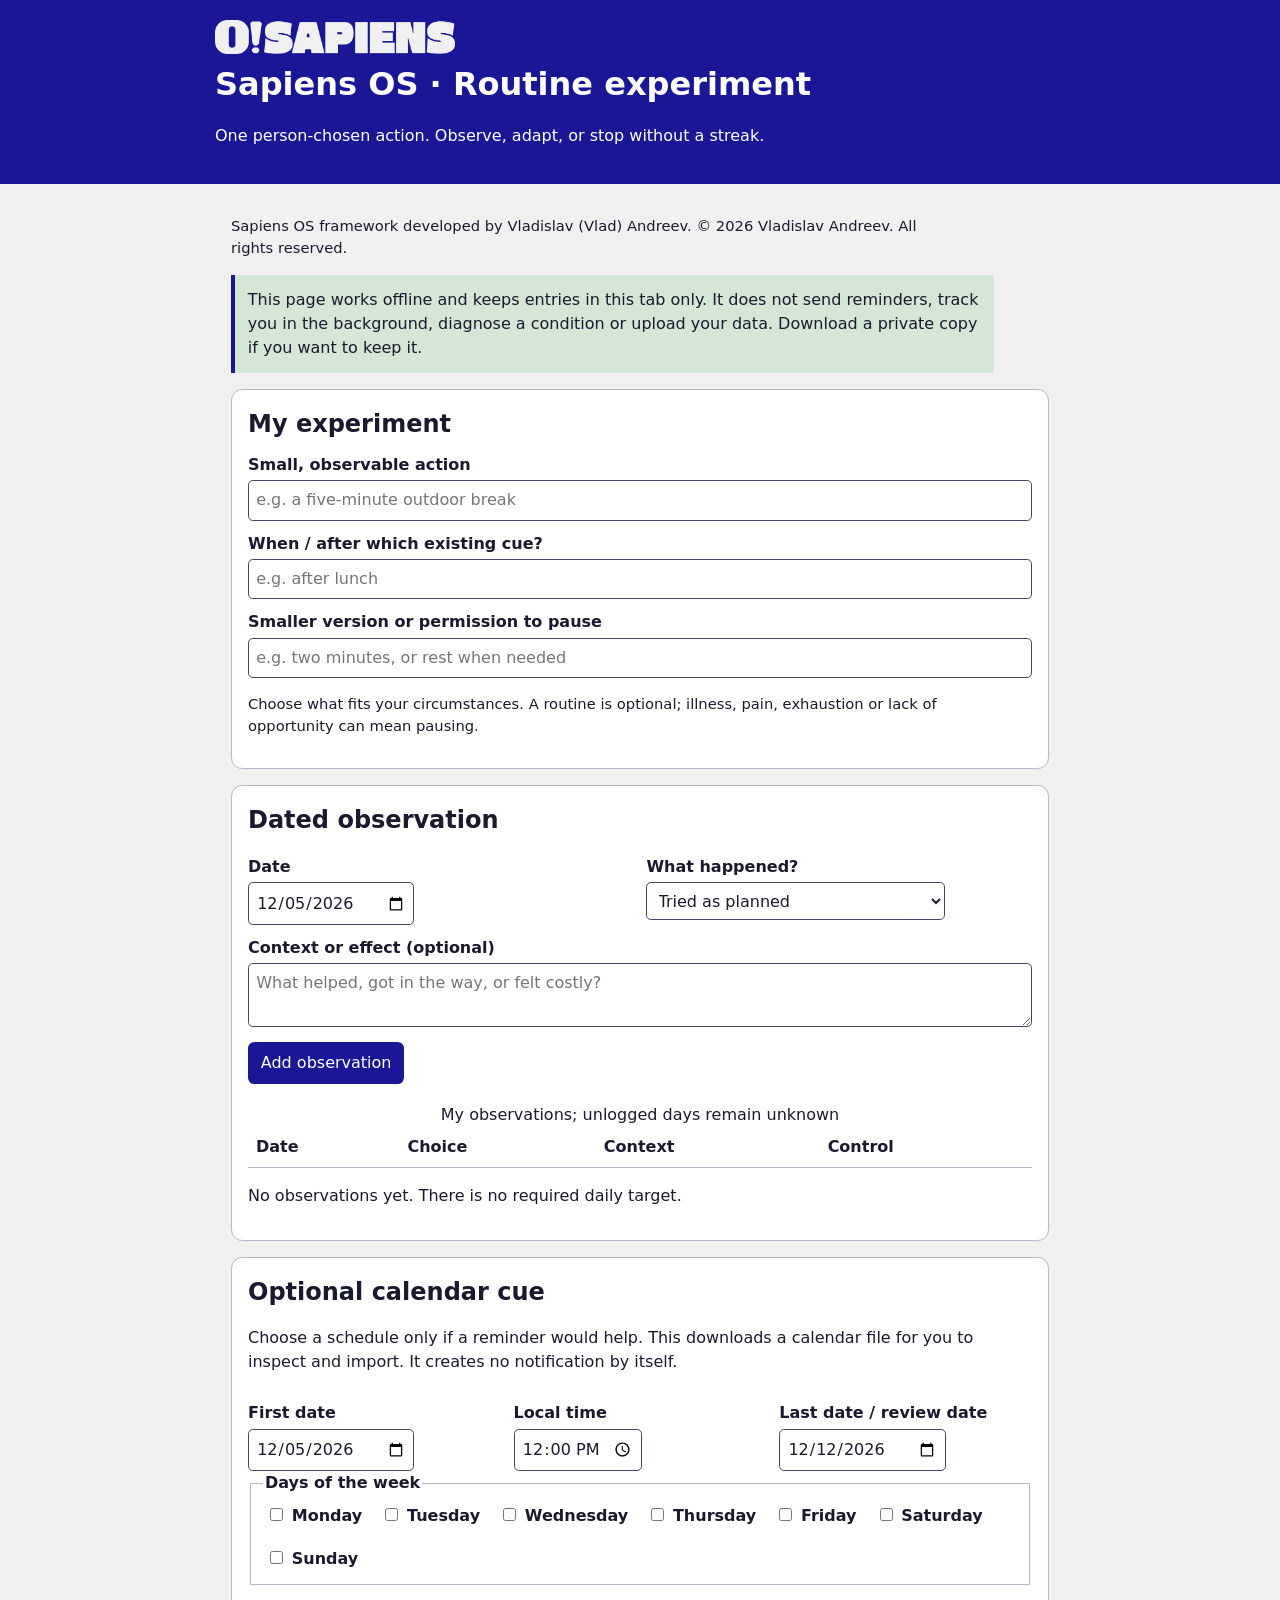
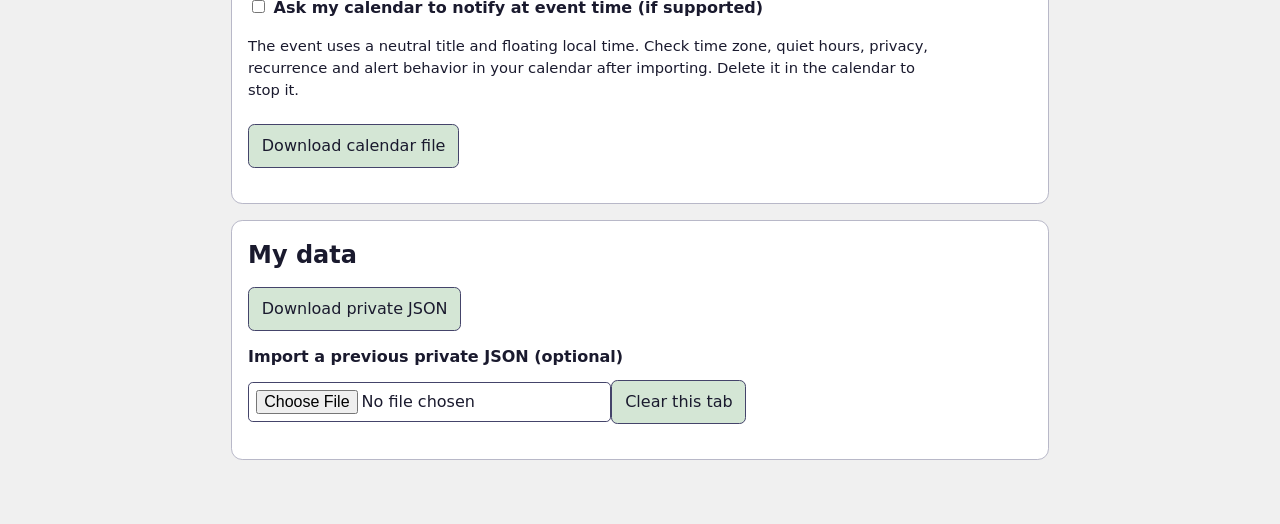
==== habits/index.html @ 84d6c113 "Add evidence-informed habit experiments and optional local routine tracker" ====
<!doctype html>
<html lang="en"><head><meta charset="utf-8"><meta name="viewport" content="width=device-width,initial-scale=1"><title>Sapiens OS · Routine experiment</title>
<style>
:root{font-family:Montserrat,system-ui,-apple-system,sans-serif;color:#1A1A2E;background:#F0F0F0;line-height:1.5}*{box-sizing:border-box}body{margin:0}header{background:#191795;color:white;padding:1.25rem}header>div,main{max-width:850px;margin:auto}header img{display:block;width:min(240px,70vw);height:auto}main{padding:1rem 1rem 3rem}section{background:white;border:1px solid #b8b8c8;border-radius:.7rem;padding:1rem;margin:1rem 0}h1{margin:.4rem 0}h2{margin:0 0 .4rem}p{max-width:75ch}label{display:block;font-weight:600;margin:.7rem 0 .2rem}input,select,textarea,button{font:inherit;max-width:100%}input:not([type=checkbox]),select,textarea{padding:.45rem;border:1px solid #44446a;border-radius:.3rem;background:white;color:#1A1A2E}input[type=text],textarea{width:100%}textarea{min-height:4rem}button{padding:.55rem .8rem;margin:.5rem .5rem .2rem 0;background:#191795;color:white;border:0;border-radius:.4rem;cursor:pointer}button.secondary{background:#D4E6D5;color:#1A1A2E;border:1px solid #44446a}:focus-visible{outline:3px solid #b65300;outline-offset:3px}.small{font-size:.92rem}.notice{background:#D4E6D5;padding:.8rem;border-left:4px solid #191795}.grid{display:grid;grid-template-columns:repeat(auto-fit,minmax(210px,1fr));gap:.8rem}.days{display:flex;flex-wrap:wrap;gap:.8rem}.days label{margin:.2rem}table{border-collapse:collapse;width:100%}th,td{text-align:left;padding:.5rem;border-bottom:1px solid #b8b8c8;vertical-align:top}.scroll{overflow-x:auto}fieldset{border:1px solid #b8b8c8}legend{font-weight:600}@media(prefers-reduced-motion:reduce){*{scroll-behavior:auto!important}}
</style></head><body>
<header><div><img src="../assets/brand/osapiens-grey-logo.png" alt="O!Sapiens" width="800" height="113"><h1>Sapiens OS · Routine experiment</h1><p>One person-chosen action. Observe, adapt, or stop without a streak.</p></div></header>
<main><p class="small">Sapiens OS framework developed by Vladislav (Vlad) Andreev. © 2026 Vladislav Andreev. All rights reserved.</p><p class="notice">This page works offline and keeps entries in this tab only. It does not send reminders, track you in the background, diagnose a condition or upload your data. Download a private copy if you want to keep it.</p>
<section aria-labelledby="plan-title"><h2 id="plan-title">My experiment</h2><label for="action">Small, observable action</label><input id="action" type="text" maxlength="180" placeholder="e.g. a five-minute outdoor break"><label for="cue">When / after which existing cue?</label><input id="cue" type="text" maxlength="180" placeholder="e.g. after lunch"><label for="fallback">Smaller version or permission to pause</label><input id="fallback" type="text" maxlength="180" placeholder="e.g. two minutes, or rest when needed"><p class="small">Choose what fits your circumstances. A routine is optional; illness, pain, exhaustion or lack of opportunity can mean pausing.</p></section>
<section aria-labelledby="log-title"><h2 id="log-title">Dated observation</h2><div class="grid"><div><label for="date">Date</label><input id="date" type="date"></div><div><label for="choice">What happened?</label><select id="choice"><option value="done">Tried as planned</option><option value="adapted">Adapted</option><option value="skipped">Chose to skip</option><option value="no-opportunity">Cue or opportunity did not occur</option></select></div></div><label for="context">Context or effect (optional)</label><textarea id="context" maxlength="500" placeholder="What helped, got in the way, or felt costly?"></textarea><button id="add">Add observation</button><p id="log-status" role="status" aria-live="polite"></p><div class="scroll"><table><caption>My observations; unlogged days remain unknown</caption><thead><tr><th scope="col">Date</th><th scope="col">Choice</th><th scope="col">Context</th><th scope="col">Control</th></tr></thead><tbody id="entries"></tbody></table></div><p id="reflection">No observations yet. There is no required daily target.</p></section>
<section aria-labelledby="reminder-title"><h2 id="reminder-title">Optional calendar cue</h2><p>Choose a schedule only if a reminder would help. This downloads a calendar file for you to inspect and import. It creates no notification by itself.</p><div class="grid"><div><label for="start">First date</label><input id="start" type="date"></div><div><label for="time">Local time</label><input id="time" type="time" value="12:00"></div><div><label for="until">Last date / review date</label><input id="until" type="date"></div></div><fieldset><legend>Days of the week</legend><div class="days"><label><input type="checkbox" name="day" value="MO"> Monday</label><label><input type="checkbox" name="day" value="TU"> Tuesday</label><label><input type="checkbox" name="day" value="WE"> Wednesday</label><label><input type="checkbox" name="day" value="TH"> Thursday</label><label><input type="checkbox" name="day" value="FR"> Friday</label><label><input type="checkbox" name="day" value="SA"> Saturday</label><label><input type="checkbox" name="day" value="SU"> Sunday</label></div></fieldset><label><input id="alarm" type="checkbox"> Ask my calendar to notify at event time (if supported)</label><p class="small">The event uses a neutral title and floating local time. Check time zone, quiet hours, privacy, recurrence and alert behavior in your calendar after importing. Delete it in the calendar to stop it.</p><button id="calendar" class="secondary">Download calendar file</button><p id="calendar-status" role="status" aria-live="polite"></p></section>
<section aria-labelledby="control-title"><h2 id="control-title">My data</h2><button id="save" class="secondary">Download private JSON</button><label for="load">Import a previous private JSON (optional)</label><input id="load" type="file" accept="application/json,.json"><button id="clear" class="secondary">Clear this tab</button><p id="data-status" role="status" aria-live="polite"></p></section>
</main><script>
'use strict';
const $=id=>document.getElementById(id),state={entries:[]};
const localDate=()=>{let d=new Date(),offset=d.getTimezoneOffset()*60000;return new Date(d.getTime()-offset).toISOString().slice(0,10)};
const validDate=s=>/^\d{4}-\d{2}-\d{2}$/.test(s)&&!isNaN(new Date(s+'T12:00:00Z'))&&new Date(s+'T12:00:00Z').toISOString().slice(0,10)===s;
const labels={done:'Tried as planned',adapted:'Adapted',skipped:'Chose to skip','no-opportunity':'No opportunity'};
function render(){let body=$('entries');body.replaceChildren();for(let entry of [...state.entries].sort((a,b)=>b.date.localeCompare(a.date))){let row=document.createElement('tr');for(let value of [entry.date,labels[entry.choice],entry.context]){let cell=document.createElement('td');cell.textContent=value;row.append(cell)}let cell=document.createElement('td'),button=document.createElement('button');button.className='secondary';button.textContent='Remove';button.setAttribute('aria-label','Remove observation for '+entry.date);button.onclick=()=>{state.entries=state.entries.filter(x=>x!==entry);render()};cell.append(button);row.append(cell);body.append(row)}$('reflection').textContent=state.entries.length?`${state.entries.length} dated observation${state.entries.length===1?'':'s'}. At review, ask whether your cue happened, how the action felt, and whether to keep, adapt, pause or stop. Unlogged dates are unknown.`:'No observations yet. There is no required daily target.'}
function download(name,mime,content){let url=URL.createObjectURL(new Blob([content],{type:mime})),link=document.createElement('a');link.href=url;link.download=name;link.click();setTimeout(()=>URL.revokeObjectURL(url),2000)}
function clean(s,max){return String(s||'').slice(0,max)}
$('add').onclick=()=>{let date=$('date').value,choice=$('choice').value;if(!validDate(date)||!labels[choice]){$('log-status').textContent='Choose a valid date and observation.';return}state.entries=state.entries.filter(x=>x.date!==date);state.entries.push({date,choice,context:clean($('context').value,500)});$('context').value='';$('log-status').textContent='Saved in this tab for '+date+'. Download a copy if you want to keep it.';render()};
$('save').onclick=()=>{let payload={schema:'sapiens-os-habit-v1',exported_at:new Date().toISOString(),plan:{action:$('action').value,cue:$('cue').value,fallback:$('fallback').value},entries:state.entries};download('sapiens-os-private-habit.json','application/json',JSON.stringify(payload,null,2));$('data-status').textContent='Downloaded a private copy. Store it somewhere you control.'};
$('load').onchange=async e=>{let f=e.target.files[0];if(!f)return;if(f.size>500000){$('data-status').textContent='File exceeds 500 KB.';return}try{let p=JSON.parse(await f.text());if(p.schema!=='sapiens-os-habit-v1'||!Array.isArray(p.entries)||p.entries.length>1000)throw Error('Unsupported format');let entries=[];for(let x of p.entries){if(!validDate(x.date)||!labels[x.choice])throw Error('Invalid observation');entries.push({date:x.date,choice:x.choice,context:clean(x.context,500)})}state.entries=entries;for(let id of ['action','cue','fallback'])$(id).value=clean(p.plan?.[id],180);render();$('data-status').textContent='Loaded into this tab only; review and correct the entries.'}catch(err){$('data-status').textContent='Could not load file: '+err.message}};
$('clear').onclick=()=>{state.entries=[];for(let id of ['action','cue','fallback','context'])$(id).value='';$('load').value='';$('log-status').textContent='';$('data-status').textContent='Cleared this tab. Previously downloaded files or imported calendar events are separate.';render()};
$('calendar').onclick=()=>{let start=$('start').value,until=$('until').value,time=$('time').value,days=[...document.querySelectorAll('input[name=day]:checked')].map(x=>x.value);if(!validDate(start)||!validDate(until)||until<start||!/^([01]\d|2[0-3]):[0-5]\d$/.test(time)||!days.length){$('calendar-status').textContent='Choose valid first and last dates, local time, and at least one day.';return}let found=false,probe=new Date(start+'T12:00:00Z'),last=new Date(until+'T12:00:00Z'),week=['SU','MO','TU','WE','TH','FR','SA'];for(let n=0;n<7&&probe<=last;n++,probe.setUTCDate(probe.getUTCDate()+1)){if(days.includes(week[probe.getUTCDay()]))found=true}if(!found){$('calendar-status').textContent='Select at least one weekday between the first and last dates.';return}let from=start.replaceAll('-','')+'T'+time.replace(':','')+'00',end=until.replaceAll('-','')+'T235959',stamp=new Date().toISOString().replace(/[-:]/g,'').replace(/\.\d{3}/,'');let uid='sapiens-os-'+stamp+'-'+Math.random().toString(36).slice(2)+'@local';let lines=['BEGIN:VCALENDAR','VERSION:2.0','PRODID:-//Sapiens OS//Routine Experiment//EN','BEGIN:VEVENT','UID:'+uid,'DTSTAMP:'+stamp,'DTSTART:'+from,'DURATION:PT15M','RRULE:FREQ=WEEKLY;BYDAY='+days.join(',')+';UNTIL='+end,'SUMMARY:My chosen pause','DESCRIPTION:Review whether this cue still helps. Change or delete it in your calendar.','CLASS:PRIVATE'];if($('alarm').checked)lines.push('BEGIN:VALARM','ACTION:DISPLAY','DESCRIPTION:Your chosen pause is available','TRIGGER:PT0M','END:VALARM');lines.push('END:VEVENT','END:VCALENDAR');download('sapiens-os-optional-cue.ics','text/calendar',lines.join('\r\n')+'\r\n');$('calendar-status').textContent='Calendar file downloaded. Import and verify recurrence, local time, privacy and notifications in your calendar. The event is not active until you import it.'};
$('date').value=localDate();$('start').value=localDate();let d=new Date();d.setDate(d.getDate()+7);let offset=d.getTimezoneOffset()*60000;$('until').value=new Date(d.getTime()-offset).toISOString().slice(0,10);render();
</script></body></html>
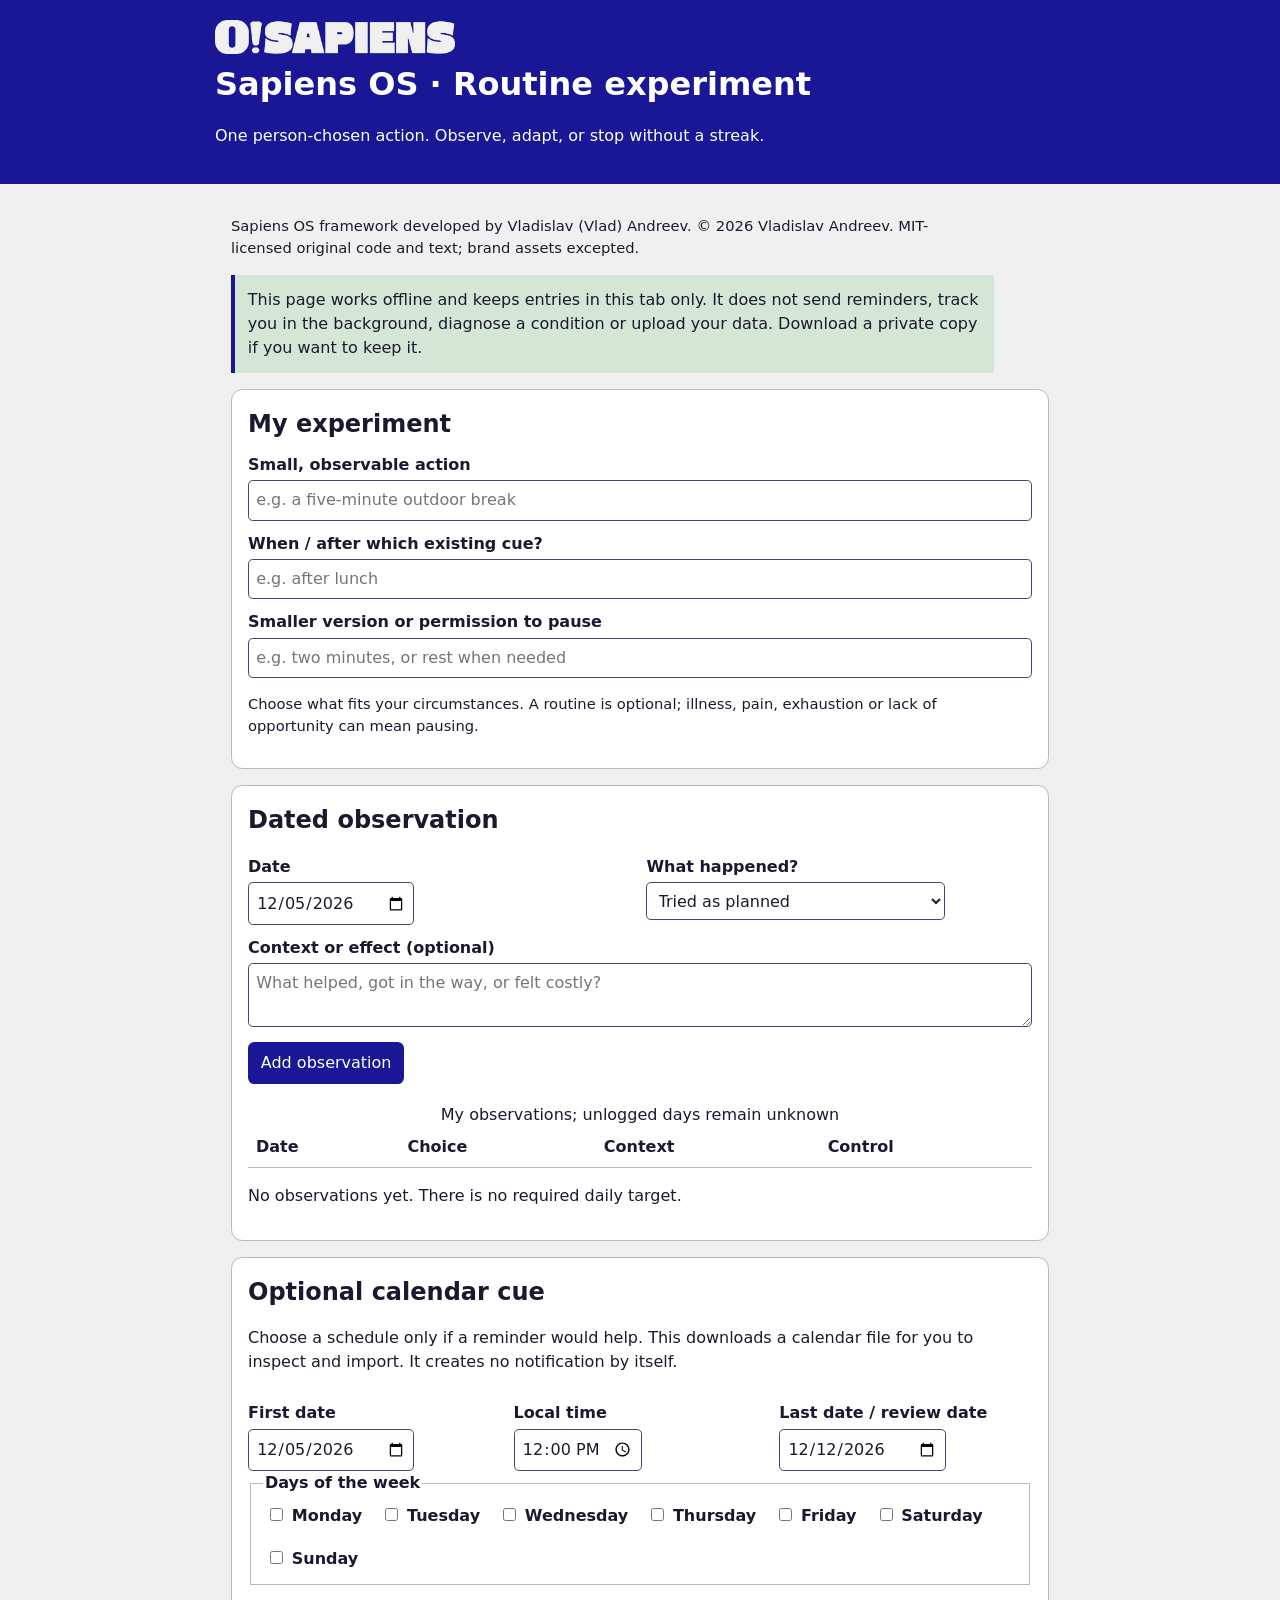
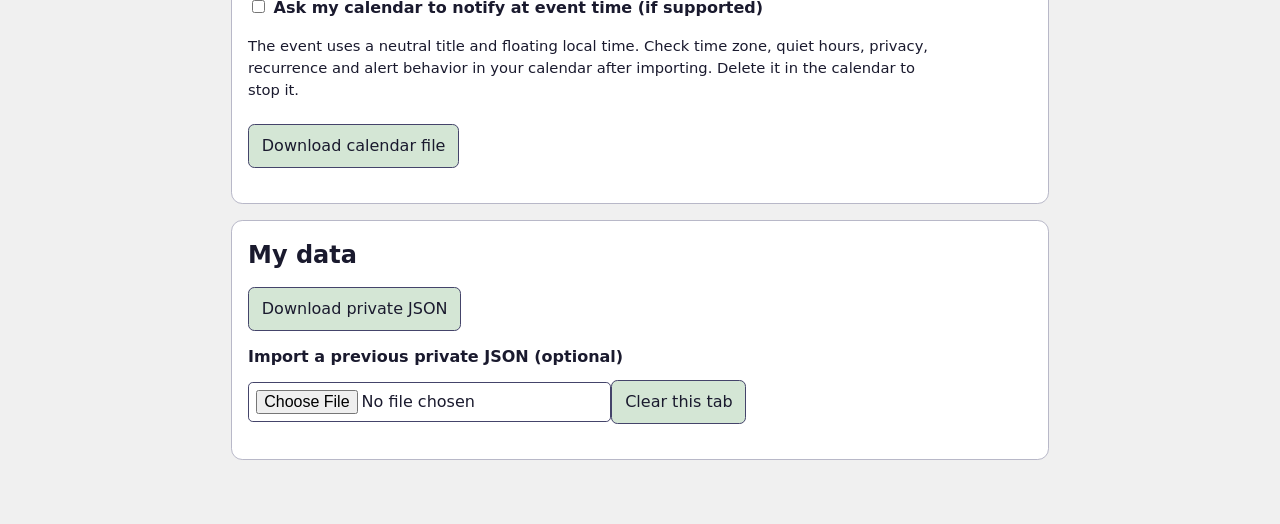
==== commit 50bbe953: "Open-source framework code and add person-centered results and opt-in pattern review" ====
--- a/habits/index.html
+++ b/habits/index.html
@@ -4,7 +4,7 @@
 :root{font-family:Montserrat,system-ui,-apple-system,sans-serif;color:#1A1A2E;background:#F0F0F0;line-height:1.5}*{box-sizing:border-box}body{margin:0}header{background:#191795;color:white;padding:1.25rem}header>div,main{max-width:850px;margin:auto}header img{display:block;width:min(240px,70vw);height:auto}main{padding:1rem 1rem 3rem}section{background:white;border:1px solid #b8b8c8;border-radius:.7rem;padding:1rem;margin:1rem 0}h1{margin:.4rem 0}h2{margin:0 0 .4rem}p{max-width:75ch}label{display:block;font-weight:600;margin:.7rem 0 .2rem}input,select,textarea,button{font:inherit;max-width:100%}input:not([type=checkbox]),select,textarea{padding:.45rem;border:1px solid #44446a;border-radius:.3rem;background:white;color:#1A1A2E}input[type=text],textarea{width:100%}textarea{min-height:4rem}button{padding:.55rem .8rem;margin:.5rem .5rem .2rem 0;background:#191795;color:white;border:0;border-radius:.4rem;cursor:pointer}button.secondary{background:#D4E6D5;color:#1A1A2E;border:1px solid #44446a}:focus-visible{outline:3px solid #b65300;outline-offset:3px}.small{font-size:.92rem}.notice{background:#D4E6D5;padding:.8rem;border-left:4px solid #191795}.grid{display:grid;grid-template-columns:repeat(auto-fit,minmax(210px,1fr));gap:.8rem}.days{display:flex;flex-wrap:wrap;gap:.8rem}.days label{margin:.2rem}table{border-collapse:collapse;width:100%}th,td{text-align:left;padding:.5rem;border-bottom:1px solid #b8b8c8;vertical-align:top}.scroll{overflow-x:auto}fieldset{border:1px solid #b8b8c8}legend{font-weight:600}@media(prefers-reduced-motion:reduce){*{scroll-behavior:auto!important}}
 </style></head><body>
 <header><div><img src="../assets/brand/osapiens-grey-logo.png" alt="O!Sapiens" width="800" height="113"><h1>Sapiens OS · Routine experiment</h1><p>One person-chosen action. Observe, adapt, or stop without a streak.</p></div></header>
-<main><p class="small">Sapiens OS framework developed by Vladislav (Vlad) Andreev. © 2026 Vladislav Andreev. All rights reserved.</p><p class="notice">This page works offline and keeps entries in this tab only. It does not send reminders, track you in the background, diagnose a condition or upload your data. Download a private copy if you want to keep it.</p>
+<main><p class="small">Sapiens OS framework developed by Vladislav (Vlad) Andreev. © 2026 Vladislav Andreev. MIT-licensed original code and text; brand assets excepted.</p><p class="notice">This page works offline and keeps entries in this tab only. It does not send reminders, track you in the background, diagnose a condition or upload your data. Download a private copy if you want to keep it.</p>
 <section aria-labelledby="plan-title"><h2 id="plan-title">My experiment</h2><label for="action">Small, observable action</label><input id="action" type="text" maxlength="180" placeholder="e.g. a five-minute outdoor break"><label for="cue">When / after which existing cue?</label><input id="cue" type="text" maxlength="180" placeholder="e.g. after lunch"><label for="fallback">Smaller version or permission to pause</label><input id="fallback" type="text" maxlength="180" placeholder="e.g. two minutes, or rest when needed"><p class="small">Choose what fits your circumstances. A routine is optional; illness, pain, exhaustion or lack of opportunity can mean pausing.</p></section>
 <section aria-labelledby="log-title"><h2 id="log-title">Dated observation</h2><div class="grid"><div><label for="date">Date</label><input id="date" type="date"></div><div><label for="choice">What happened?</label><select id="choice"><option value="done">Tried as planned</option><option value="adapted">Adapted</option><option value="skipped">Chose to skip</option><option value="no-opportunity">Cue or opportunity did not occur</option></select></div></div><label for="context">Context or effect (optional)</label><textarea id="context" maxlength="500" placeholder="What helped, got in the way, or felt costly?"></textarea><button id="add">Add observation</button><p id="log-status" role="status" aria-live="polite"></p><div class="scroll"><table><caption>My observations; unlogged days remain unknown</caption><thead><tr><th scope="col">Date</th><th scope="col">Choice</th><th scope="col">Context</th><th scope="col">Control</th></tr></thead><tbody id="entries"></tbody></table></div><p id="reflection">No observations yet. There is no required daily target.</p></section>
 <section aria-labelledby="reminder-title"><h2 id="reminder-title">Optional calendar cue</h2><p>Choose a schedule only if a reminder would help. This downloads a calendar file for you to inspect and import. It creates no notification by itself.</p><div class="grid"><div><label for="start">First date</label><input id="start" type="date"></div><div><label for="time">Local time</label><input id="time" type="time" value="12:00"></div><div><label for="until">Last date / review date</label><input id="until" type="date"></div></div><fieldset><legend>Days of the week</legend><div class="days"><label><input type="checkbox" name="day" value="MO"> Monday</label><label><input type="checkbox" name="day" value="TU"> Tuesday</label><label><input type="checkbox" name="day" value="WE"> Wednesday</label><label><input type="checkbox" name="day" value="TH"> Thursday</label><label><input type="checkbox" name="day" value="FR"> Friday</label><label><input type="checkbox" name="day" value="SA"> Saturday</label><label><input type="checkbox" name="day" value="SU"> Sunday</label></div></fieldset><label><input id="alarm" type="checkbox"> Ask my calendar to notify at event time (if supported)</label><p class="small">The event uses a neutral title and floating local time. Check time zone, quiet hours, privacy, recurrence and alert behavior in your calendar after importing. Delete it in the calendar to stop it.</p><button id="calendar" class="secondary">Download calendar file</button><p id="calendar-status" role="status" aria-live="polite"></p></section>
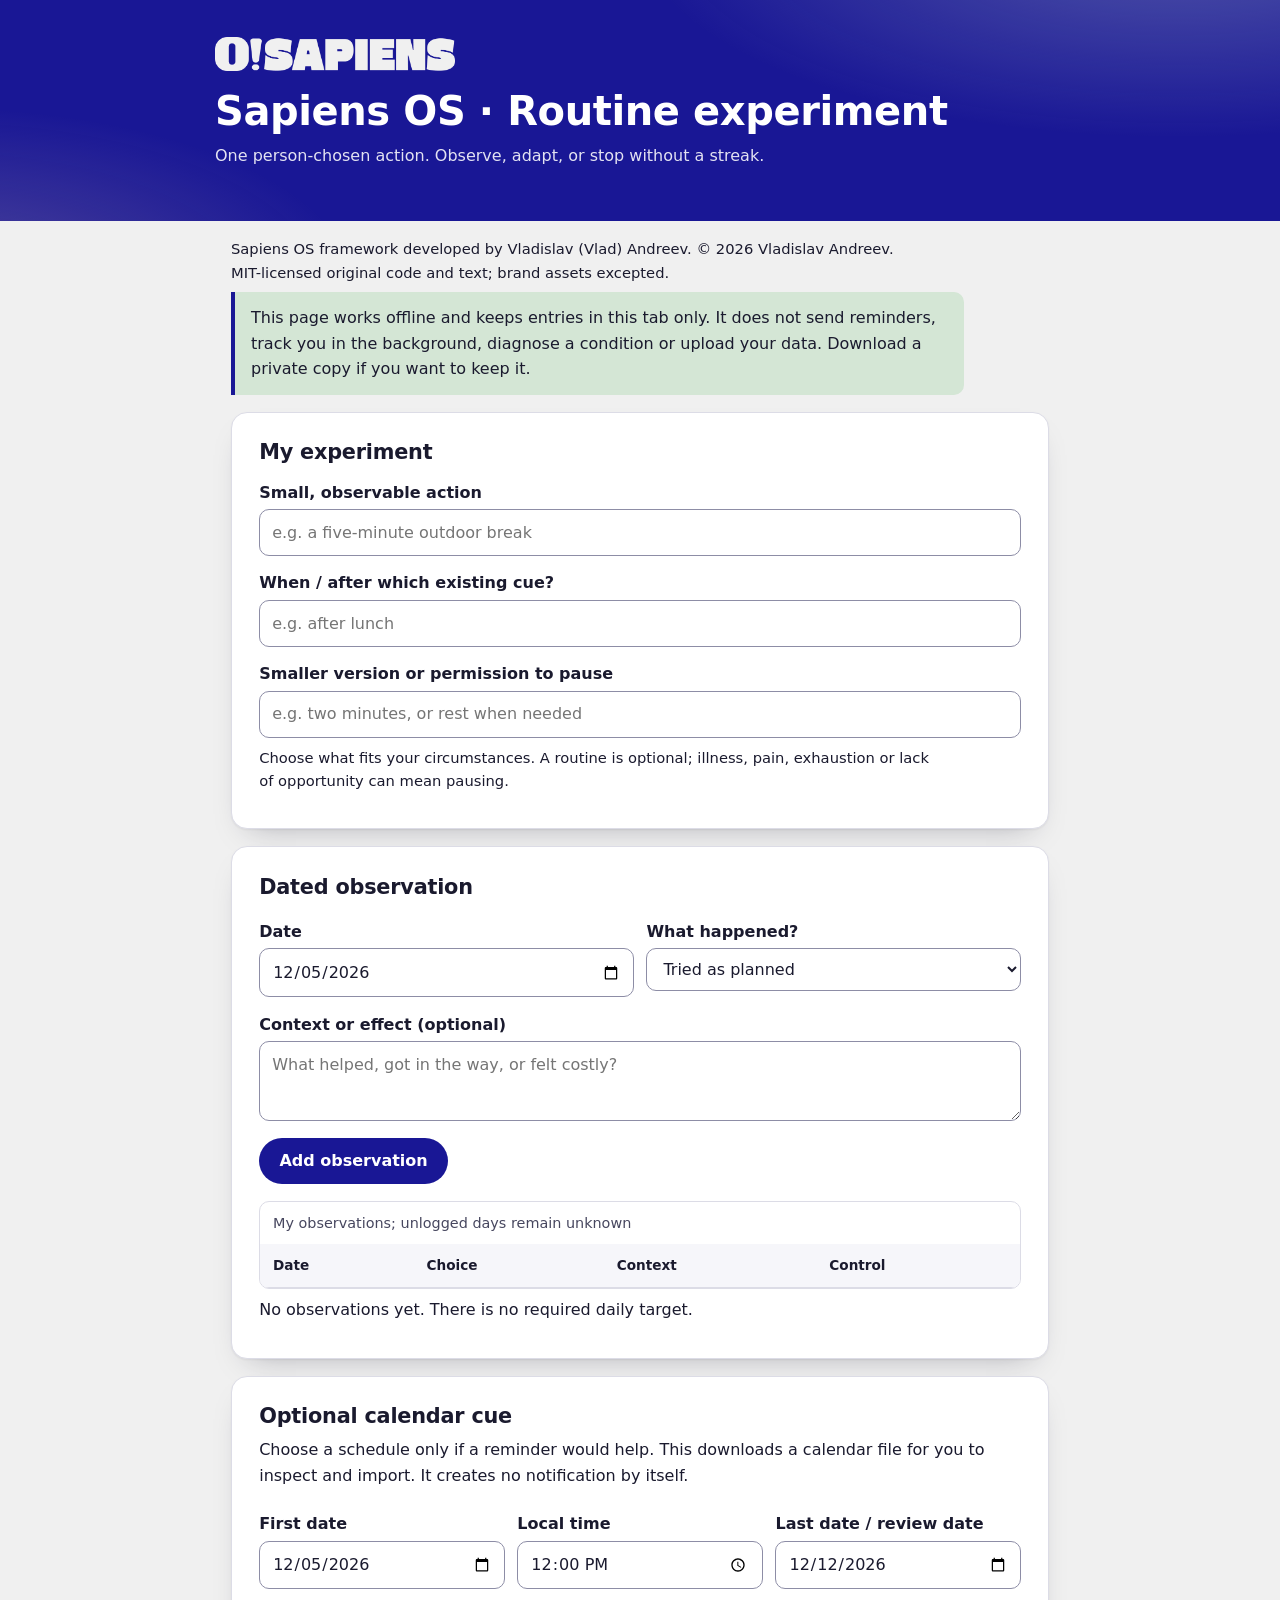
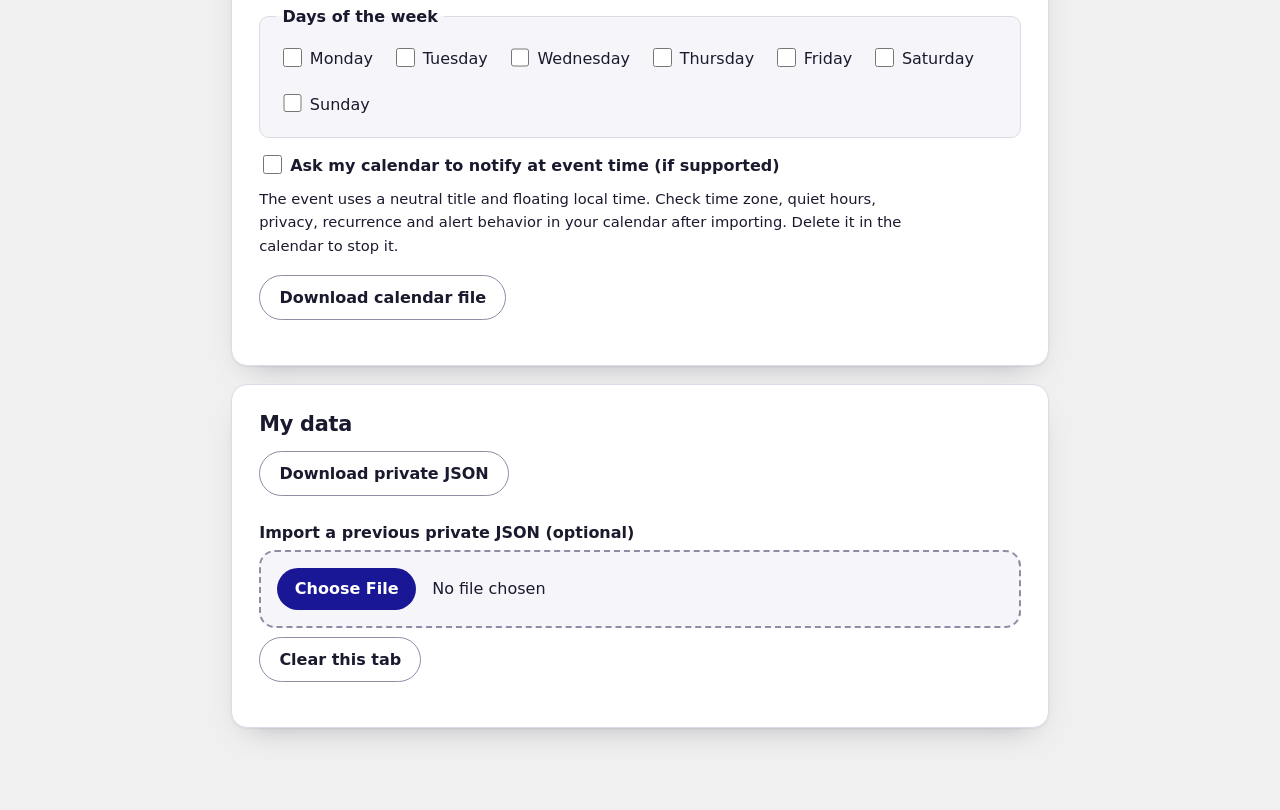
==== commit a32f385c: "Redesign dashboard and add an evidence-tagged fitness path Dashboard and routine page: shared local " ====
--- a/habits/index.html
+++ b/habits/index.html
@@ -1,8 +1,6 @@
 <!doctype html>
-<html lang="en"><head><meta charset="utf-8"><meta name="viewport" content="width=device-width,initial-scale=1"><title>Sapiens OS · Routine experiment</title>
-<style>
-:root{font-family:Montserrat,system-ui,-apple-system,sans-serif;color:#1A1A2E;background:#F0F0F0;line-height:1.5}*{box-sizing:border-box}body{margin:0}header{background:#191795;color:white;padding:1.25rem}header>div,main{max-width:850px;margin:auto}header img{display:block;width:min(240px,70vw);height:auto}main{padding:1rem 1rem 3rem}section{background:white;border:1px solid #b8b8c8;border-radius:.7rem;padding:1rem;margin:1rem 0}h1{margin:.4rem 0}h2{margin:0 0 .4rem}p{max-width:75ch}label{display:block;font-weight:600;margin:.7rem 0 .2rem}input,select,textarea,button{font:inherit;max-width:100%}input:not([type=checkbox]),select,textarea{padding:.45rem;border:1px solid #44446a;border-radius:.3rem;background:white;color:#1A1A2E}input[type=text],textarea{width:100%}textarea{min-height:4rem}button{padding:.55rem .8rem;margin:.5rem .5rem .2rem 0;background:#191795;color:white;border:0;border-radius:.4rem;cursor:pointer}button.secondary{background:#D4E6D5;color:#1A1A2E;border:1px solid #44446a}:focus-visible{outline:3px solid #b65300;outline-offset:3px}.small{font-size:.92rem}.notice{background:#D4E6D5;padding:.8rem;border-left:4px solid #191795}.grid{display:grid;grid-template-columns:repeat(auto-fit,minmax(210px,1fr));gap:.8rem}.days{display:flex;flex-wrap:wrap;gap:.8rem}.days label{margin:.2rem}table{border-collapse:collapse;width:100%}th,td{text-align:left;padding:.5rem;border-bottom:1px solid #b8b8c8;vertical-align:top}.scroll{overflow-x:auto}fieldset{border:1px solid #b8b8c8}legend{font-weight:600}@media(prefers-reduced-motion:reduce){*{scroll-behavior:auto!important}}
-</style></head><body>
+<html lang="en"><head><meta charset="utf-8"><meta name="color-scheme" content="light dark"><meta name="viewport" content="width=device-width,initial-scale=1"><title>Sapiens OS · Routine experiment</title>
+<link rel="stylesheet" href="../assets/theme.css"><style>:root{--w:850px}</style></head><body>
 <header><div><img src="../assets/brand/osapiens-grey-logo.png" alt="O!Sapiens" width="800" height="113"><h1>Sapiens OS · Routine experiment</h1><p>One person-chosen action. Observe, adapt, or stop without a streak.</p></div></header>
 <main><p class="small">Sapiens OS framework developed by Vladislav (Vlad) Andreev. © 2026 Vladislav Andreev. MIT-licensed original code and text; brand assets excepted.</p><p class="notice">This page works offline and keeps entries in this tab only. It does not send reminders, track you in the background, diagnose a condition or upload your data. Download a private copy if you want to keep it.</p>
 <section aria-labelledby="plan-title"><h2 id="plan-title">My experiment</h2><label for="action">Small, observable action</label><input id="action" type="text" maxlength="180" placeholder="e.g. a five-minute outdoor break"><label for="cue">When / after which existing cue?</label><input id="cue" type="text" maxlength="180" placeholder="e.g. after lunch"><label for="fallback">Smaller version or permission to pause</label><input id="fallback" type="text" maxlength="180" placeholder="e.g. two minutes, or rest when needed"><p class="small">Choose what fits your circumstances. A routine is optional; illness, pain, exhaustion or lack of opportunity can mean pausing.</p></section>
--- a/assets/theme.css
+++ b/assets/theme.css
@@ -0,0 +1,200 @@
+/* Sapiens OS shared page theme for the local dashboard and routine starter.
+   A plain local stylesheet: no remote fonts, scripts, images or analytics.
+   Tokens follow docs/BRANDING.md (O! Blue, Soft Sand, Sage Green, Near White, Dark Text);
+   neutrals and the dark-mode values are derived from them. Montserrat is used only if installed. */
+
+:root {
+  color-scheme: light dark;
+  --blue: #191795;
+  --sand: #EACEAC;
+  --sage: #D4E6D5;
+  --near-white: #F0F0F0;
+  --ink: #1A1A2E;
+
+  --bg: #F0F0F0;
+  --surface: #FFFFFF;
+  --surface-2: #F6F6FA;
+  --text: #1A1A2E;
+  --muted: #47475f;
+  --border: #dcdce6;
+  --border-strong: #8d8da6;
+  --hover: #E6EFE7;
+
+  --primary: #191795;
+  --on-primary: #FFFFFF;
+  --accent: #191795;
+  --focus: #b65300;
+
+  --chip-bg: #D4E6D5;
+  --chip-text: #1A1A2E;
+  --callout-bg: #D4E6D5;
+  --callout-bar: #191795;
+  --callout-text: #1A1A2E;
+  --warn-bg: #fff2e5;
+  --warn-bar: #ab5200;
+  --band: rgba(212, 230, 213, .75);
+
+  --ok: #1f6b46;
+  --mixed: #8a5200;
+  --hard: #9e2d2d;
+  --unknown: #555575;
+
+  --radius: 16px;
+  --radius-sm: 10px;
+  --shadow: 0 1px 2px rgba(26, 26, 46, .06), 0 14px 30px -18px rgba(26, 26, 46, .35);
+
+  font-family: Montserrat, "Segoe UI", system-ui, -apple-system, "Helvetica Neue", Arial, sans-serif;
+}
+
+@media screen and (prefers-color-scheme: dark) {
+  :root {
+    --bg: #1A1A2E;
+    --surface: #24243f;
+    --surface-2: #2c2c4a;
+    --text: #F0F0F0;
+    --muted: #c4c4d8;
+    --border: #3b3b5e;
+    --border-strong: #7c7ca0;
+    --hover: #34345a;
+
+    --primary: #EACEAC;
+    --on-primary: #1A1A2E;
+    --accent: #EACEAC;
+    --focus: #EACEAC;
+
+    --chip-bg: #EACEAC;
+    --chip-text: #1A1A2E;
+    --callout-bg: rgba(212, 230, 213, .14);
+    --callout-bar: #D4E6D5;
+    --callout-text: #F0F0F0;
+    --warn-bg: rgba(255, 190, 120, .14);
+    --warn-bar: #f0b45a;
+    --band: rgba(212, 230, 213, .22);
+
+    --ok: #7fd6a8;
+    --mixed: #f0b45a;
+    --hard: #f59a9a;
+    --unknown: #b4b4d2;
+
+    --shadow: 0 1px 2px rgba(0, 0, 0, .3), 0 14px 30px -18px rgba(0, 0, 0, .6);
+  }
+}
+
+* { box-sizing: border-box; }
+html { scroll-behavior: smooth; }
+body {
+  margin: 0;
+  background: var(--bg);
+  color: var(--text);
+  line-height: 1.6;
+  -webkit-font-smoothing: antialiased;
+}
+
+h1, h2, h3 { line-height: 1.2; letter-spacing: -.01em; }
+h1 { font-size: clamp(1.7rem, 4.2vw, 2.5rem); margin: .3rem 0 .4rem; font-weight: 800; }
+h2 { font-size: 1.3rem; margin: 0 0 .3rem; font-weight: 700; }
+h3 { font-size: 1.05rem; margin: 1.4rem 0 .35rem; }
+p { max-width: 72ch; margin: .5rem 0; }
+a { color: inherit; text-underline-offset: .2em; }
+
+/* Layout */
+header { color: #fff; }
+header > div, main, .topnav > div { max-width: var(--w, 1040px); margin: 0 auto; }
+header {
+  background:
+    radial-gradient(900px 340px at 92% -30%, rgba(212, 230, 213, .30), transparent 60%),
+    radial-gradient(700px 300px at -5% 130%, rgba(234, 206, 172, .26), transparent 60%),
+    #191795;
+  padding: clamp(1.3rem, 4vw, 2.3rem) 1rem clamp(1.6rem, 5vw, 2.8rem);
+}
+header .brand-logo, header img { display: block; width: min(240px, 70vw); height: auto; margin: 0 0 1rem; }
+header p { color: rgba(255, 255, 255, .88); }
+main { padding: .5rem 1rem 4rem; }
+
+section, .card {
+  background: var(--surface);
+  border: 1px solid var(--border);
+  border-radius: var(--radius);
+  padding: clamp(1rem, 2.6vw, 1.7rem);
+  margin: 1.1rem 0;
+  box-shadow: var(--shadow);
+}
+
+/* Form controls */
+label { display: block; font-weight: 650; margin: .9rem 0 .25rem; }
+input, select, textarea, button { font: inherit; max-width: 100%; }
+input, select, textarea {
+  color: var(--text);
+  background: var(--surface);
+  border: 1px solid var(--border-strong);
+  border-radius: var(--radius-sm);
+  padding: .6rem .75rem;
+  min-height: 2.6rem;
+}
+input:not([type=checkbox]):not([type=file]), select { width: 100%; }
+textarea { width: 100%; min-height: 5rem; resize: vertical; }
+input[type=checkbox] { width: 1.15rem; height: 1.15rem; min-height: 0; padding: 0; accent-color: var(--primary); vertical-align: -.15em; }
+input[type=file] {
+  width: 100%;
+  padding: 1rem;
+  border: 2px dashed var(--border-strong);
+  background: var(--surface-2);
+  border-radius: var(--radius);
+}
+input[type=file]::file-selector-button {
+  font: inherit; font-weight: 600; margin-right: 1rem; padding: .5rem 1.1rem;
+  border-radius: 999px; border: 0; background: var(--primary); color: var(--on-primary); cursor: pointer;
+}
+
+button {
+  font-weight: 650;
+  min-height: 2.6rem;
+  padding: .55rem 1.2rem;
+  margin: .6rem .6rem .6rem 0;
+  background: var(--primary);
+  color: var(--on-primary);
+  border: 1px solid transparent;
+  border-radius: 999px;
+  cursor: pointer;
+  transition: transform .12s ease, box-shadow .12s ease, background-color .12s ease;
+}
+button:hover { box-shadow: 0 8px 18px -10px var(--primary); }
+button:active { transform: translateY(1px); }
+button.secondary { background: transparent; color: var(--text); border-color: var(--border-strong); }
+button.secondary:hover { background: var(--hover); box-shadow: none; }
+
+:focus-visible { outline: 3px solid var(--focus); outline-offset: 3px; }
+
+fieldset { border: 1px solid var(--border); border-radius: var(--radius-sm); padding: .8rem 1rem 1rem; margin: .9rem 0; background: var(--surface-2); }
+legend { font-weight: 700; padding: 0 .4rem; }
+
+/* Messages */
+.small { font-size: .92rem; }
+.muted { color: var(--muted); }
+.notice, .warn { padding: .8rem 1rem; border-left: 4px solid var(--callout-bar); border-radius: 0 var(--radius-sm) var(--radius-sm) 0; background: var(--callout-bg); color: var(--callout-text); }
+.warn { background: var(--warn-bg); border-left-color: var(--warn-bar); }
+.hidden { display: none !important; }
+
+/* Grid and tables */
+.grid { display: grid; grid-template-columns: repeat(auto-fit, minmax(210px, 1fr)); gap: .8rem; }
+.days { display: flex; flex-wrap: wrap; gap: .8rem; }
+.days label { margin: .2rem; font-weight: 500; }
+.scroll { overflow-x: auto; border: 1px solid var(--border); border-radius: var(--radius-sm); }
+table { border-collapse: collapse; width: 100%; font-variant-numeric: tabular-nums; }
+caption { text-align: left; color: var(--muted); font-size: .9rem; padding: .6rem .8rem; }
+th, td { text-align: left; padding: .65rem .8rem; border-bottom: 1px solid var(--border); vertical-align: top; }
+th { background: var(--surface-2); font-size: .85rem; font-weight: 700; }
+tbody tr:last-child td { border-bottom: 0; }
+tbody tr:hover td { background: var(--surface-2); }
+
+@media (prefers-reduced-motion: reduce) {
+  html { scroll-behavior: auto; }
+  * { transition: none !important; animation: none !important; }
+}
+
+@media print {
+  :root { --bg: #fff; --surface: #fff; --surface-2: #fff; --text: #1A1A2E; --muted: #333; --border: #bbb; --shadow: none; }
+  header { print-color-adjust: exact; -webkit-print-color-adjust: exact; }
+  button, input, select, textarea, nav { display: none !important; }
+  section, .card { box-shadow: none; break-inside: avoid; }
+}
